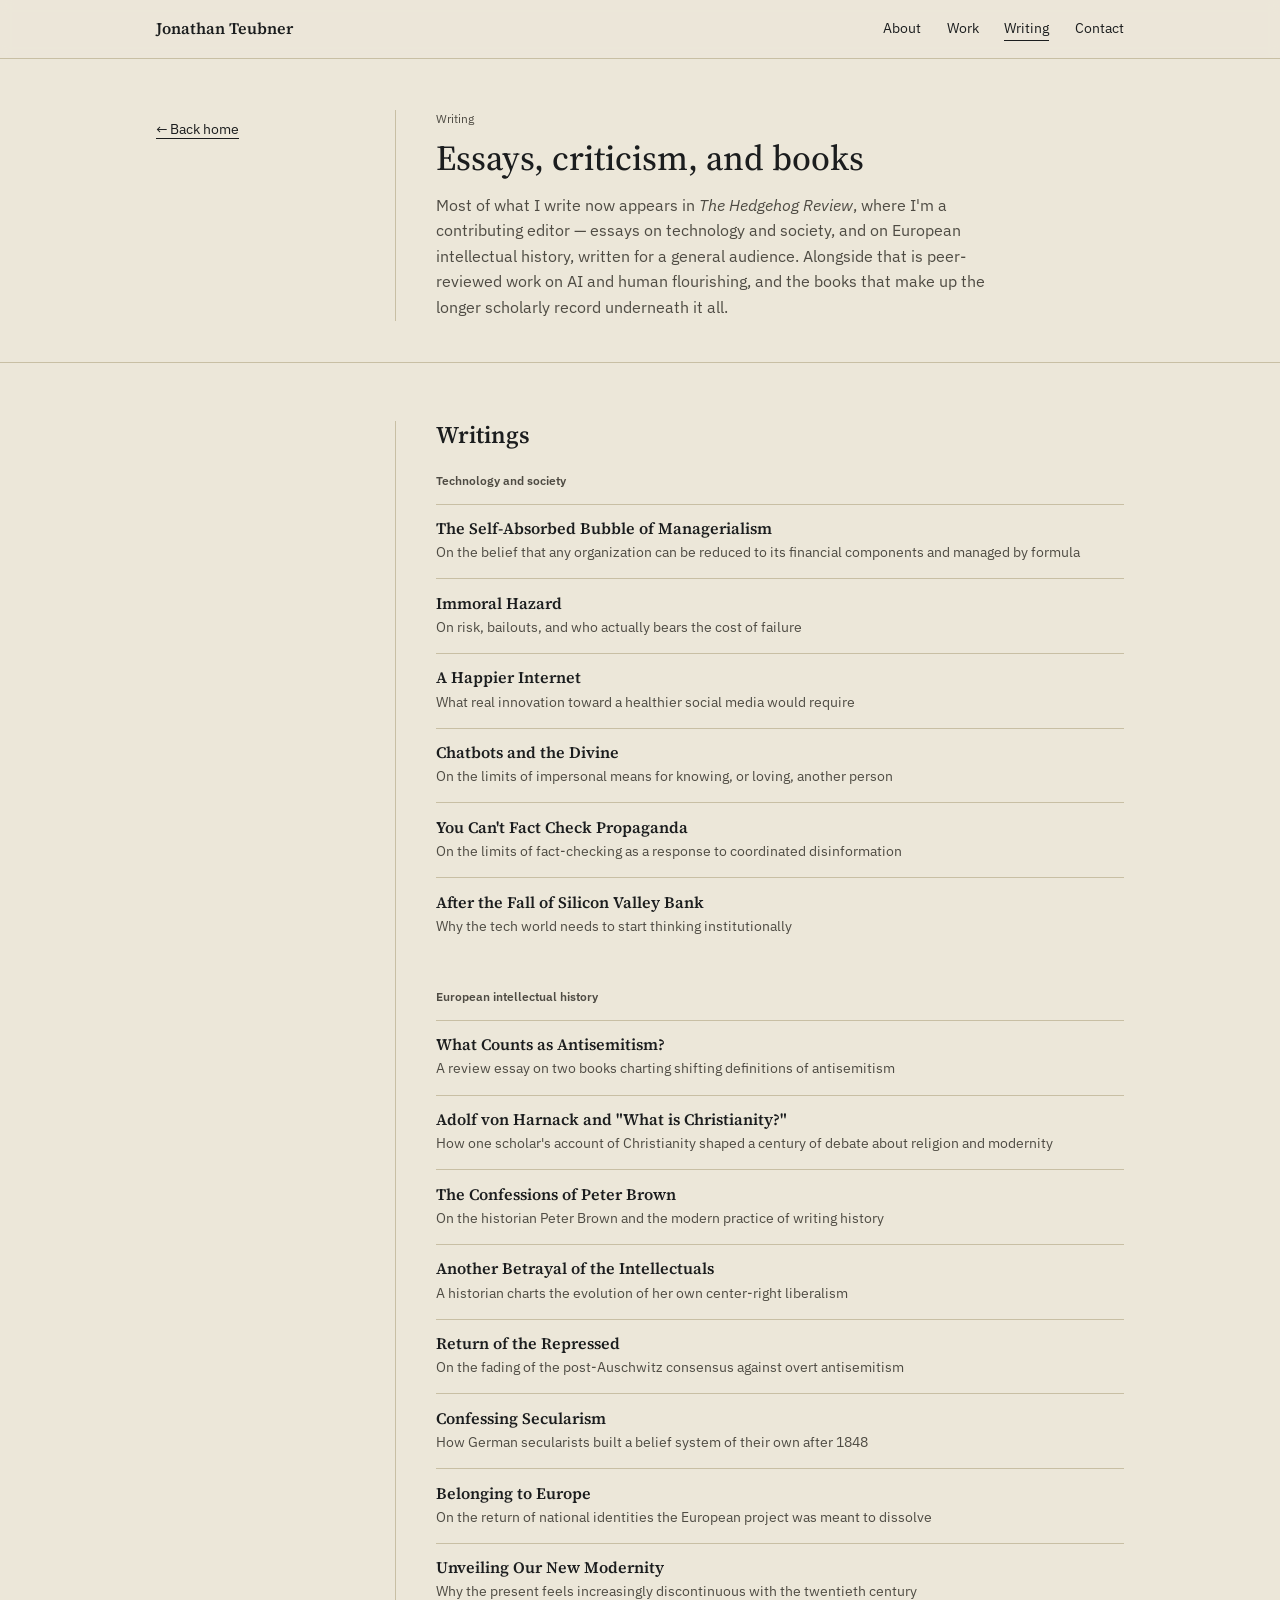
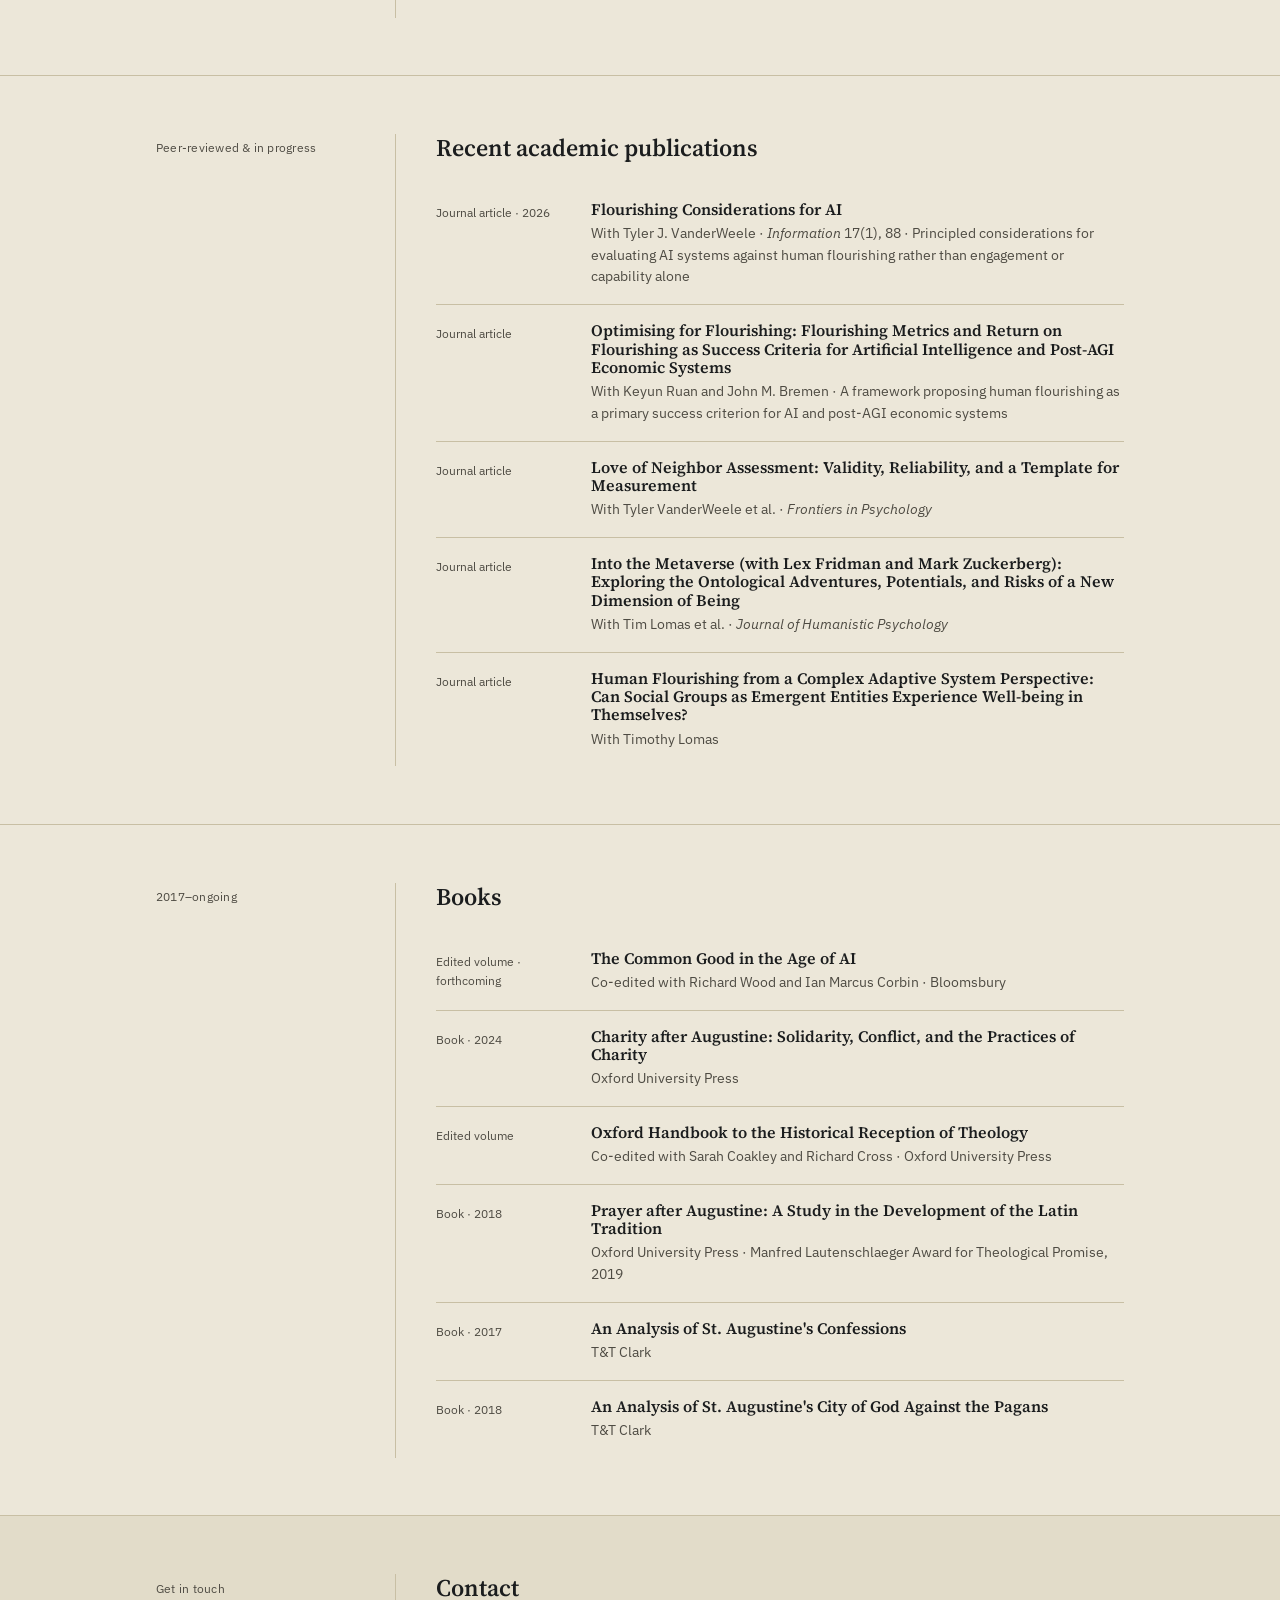
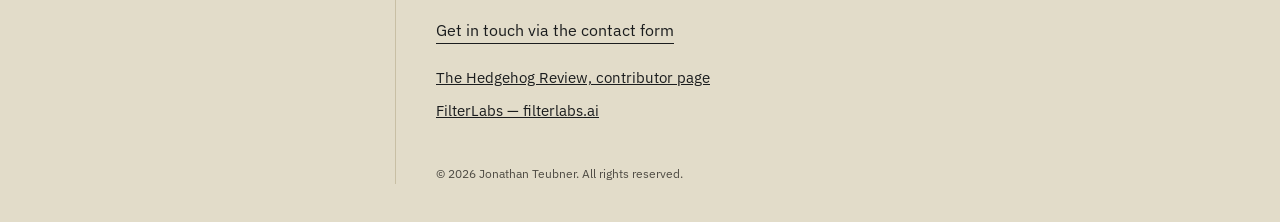
==== writing.html @ a28cb8c0 "Add files via upload" ====
<!DOCTYPE html>
<html lang="en">
<head>
<meta charset="UTF-8">
<meta name="viewport" content="width=device-width, initial-scale=1.0">
<title>Writing — Jonathan Teubner</title>
<meta name="description" content="Essays, criticism, academic publications, and books by Jonathan Teubner.">
<link rel="preconnect" href="https://fonts.googleapis.com">
<link rel="preconnect" href="https://fonts.gstatic.com" crossorigin>
<link href="https://fonts.googleapis.com/css2?family=Source+Serif+4:ital,opsz,wght@0,8..60,400;0,8..60,500;0,8..60,600;0,8..60,700;1,8..60,400;1,8..60,500&family=IBM+Plex+Sans:wght@400;500;600&display=swap" rel="stylesheet">
<link rel="stylesheet" href="assets/style.css">
</head>
<body>

<header class="site-header">
  <div class="nav-row">
    <a class="nav-name" href="index.html">Jonathan Teubner</a>
    <nav class="links">
      <a href="index.html#about">About</a>
      <a href="index.html#work">Work</a>
      <a href="writing.html" class="current">Writing</a>
      <a href="index.html#contact">Contact</a>
    </nav>
  </div>
</header>

<div class="page-header">
  <div class="row">
    <div class="rail"><a class="back-link" href="index.html">&larr; Back home</a></div>
    <div class="content" style="max-width:none;">
      <div class="eyebrow">Writing</div>
      <h1>Essays, criticism, and books</h1>
      <p class="sub">Most of what I write now appears in <em>The Hedgehog Review</em>, where I'm a contributing editor — essays on technology and society, and on European intellectual history, written for a general audience. Alongside that is peer-reviewed work on AI and human flourishing, and the books that make up the longer scholarly record underneath it all.</p>
    </div>
  </div>
</div>

<section id="writings">
  <div class="row">
    <div class="rail"></div>
    <div class="content" style="max-width:none;">
      <h2 class="section-title">Writings</h2>

      <div class="pub-group">
        <div class="pub-group-title">Technology and society</div>

        <div class="pub-simple">
          <h3><a href="https://hedgehogreview.com/issues/lessons-of-babel/articles/the-self-absorbed-bubble-of-managerialism" target="_blank" rel="noopener">The Self-Absorbed Bubble of Managerialism</a></h3>
          <div class="meta">On the belief that any organization can be reduced to its financial components and managed by formula</div>
        </div>
        <div class="pub-simple">
          <h3><a href="https://hedgehogreview.com/issues/theological-variations/articles/immoral-hazard" target="_blank" rel="noopener">Immoral Hazard</a></h3>
          <div class="meta">On risk, bailouts, and who actually bears the cost of failure</div>
        </div>
        <div class="pub-simple">
          <h3><a href="https://hedgehogreview.com/issues/hope-itself/articles/a-happier-internet" target="_blank" rel="noopener">A Happier Internet</a></h3>
          <div class="meta">What real innovation toward a healthier social media would require</div>
        </div>
        <div class="pub-simple">
          <h3><a href="https://hedgehogreview.com/web-features/thr/posts/chatbots-and-the-divine" target="_blank" rel="noopener">Chatbots and the Divine</a></h3>
          <div class="meta">On the limits of impersonal means for knowing, or loving, another person</div>
        </div>
        <div class="pub-simple">
          <h3><a href="https://hedgehogreview.com/web-features/thr/posts/you-cant-fact-check-propaganda" target="_blank" rel="noopener">You Can't Fact Check Propaganda</a></h3>
          <div class="meta">On the limits of fact-checking as a response to coordinated disinformation</div>
        </div>
        <div class="pub-simple">
          <h3><a href="https://hedgehogreview.com/web-features/thr/posts/after-the-fall-of-silicon-valley-bank" target="_blank" rel="noopener">After the Fall of Silicon Valley Bank</a></h3>
          <div class="meta">Why the tech world needs to start thinking institutionally</div>
        </div>
      </div>

      <div class="pub-group">
        <div class="pub-group-title">European intellectual history</div>

        <div class="pub-simple">
          <h3><a href="https://hedgehogreview.com/issues/the-fading-promise-of-higher-education/articles/what-counts-as-antisemitism" target="_blank" rel="noopener">What Counts as Antisemitism?</a></h3>
          <div class="meta">A review essay on two books charting shifting definitions of antisemitism</div>
        </div>
        <div class="pub-simple">
          <h3><a href="https://hedgehogreview.com/issues/humanism-in-a-posthumanist-age/articles/adolf-von-harnack-and-what-is-christianity" target="_blank" rel="noopener">Adolf von Harnack and "What is Christianity?"</a></h3>
          <div class="meta">How one scholar's account of Christianity shaped a century of debate about religion and modernity</div>
        </div>
        <div class="pub-simple">
          <h3><a href="https://hedgehogreview.com/issues/missing-character/articles/the-confessions-of-peter-brown" target="_blank" rel="noopener">The Confessions of Peter Brown</a></h3>
          <div class="meta">On the historian Peter Brown and the modern practice of writing history</div>
        </div>
        <div class="pub-simple">
          <h3><a href="https://hedgehogreview.com/issues/america-on-the-brink/articles/another-betrayal-of-the-intellectuals" target="_blank" rel="noopener">Another Betrayal of the Intellectuals</a></h3>
          <div class="meta">A historian charts the evolution of her own center-right liberalism</div>
        </div>
        <div class="pub-simple">
          <h3><a href="https://hedgehogreview.com/issues/animals-and-us/articles/return-of-the-repressed" target="_blank" rel="noopener">Return of the Repressed</a></h3>
          <div class="meta">On the fading of the post-Auschwitz consensus against overt antisemitism</div>
        </div>
        <div class="pub-simple">
          <h3><a href="https://hedgehogreview.com/issues/identitieswhat-are-they-good-for/articles/confessing-secularism" target="_blank" rel="noopener">Confessing Secularism</a></h3>
          <div class="meta">How German secularists built a belief system of their own after 1848</div>
        </div>
        <div class="pub-simple">
          <h3><a href="https://hedgehogreview.com/issues/the-human-and-the-digital/articles/belonging-to-europe" target="_blank" rel="noopener">Belonging to Europe</a></h3>
          <div class="meta">On the return of national identities the European project was meant to dissolve</div>
        </div>
        <div class="pub-simple">
          <h3><a href="https://hedgehogreview.com/issues/questioning-the-quantified-life/articles/unveiling-our-new-modernity" target="_blank" rel="noopener">Unveiling Our New Modernity</a></h3>
          <div class="meta">Why the present feels increasingly discontinuous with the twentieth century</div>
        </div>
      </div>
    </div>
  </div>
</section>

<section id="academic">
  <div class="row">
    <div class="rail"><div class="label">Peer-reviewed &amp; in progress</div></div>
    <div class="content" style="max-width:none;">
      <h2 class="section-title">Recent academic publications</h2>

      <div class="pub-group">
        <div class="pub">
          <div class="tag">Journal article &middot; 2026</div>
          <div>
            <h3><a href="https://doi.org/10.3390/info17010088" target="_blank" rel="noopener">Flourishing Considerations for AI</a></h3>
            <div class="meta">With Tyler J. VanderWeele &middot; <em>Information</em> 17(1), 88 &middot; Principled considerations for evaluating AI systems against human flourishing rather than engagement or capability alone</div>
          </div>
        </div>
        <div class="pub">
          <div class="tag">Journal article</div>
          <div>
            <h3><a href="https://arxiv.org/abs/2608.00151" target="_blank" rel="noopener">Optimising for Flourishing: Flourishing Metrics and Return on Flourishing as Success Criteria for Artificial Intelligence and Post-AGI Economic Systems</a></h3>
            <div class="meta">With Keyun Ruan and John M. Bremen &middot; A framework proposing human flourishing as a primary success criterion for AI and post-AGI economic systems</div>
          </div>
        </div>
        <div class="pub">
          <div class="tag">Journal article</div>
          <div>
            <h3>Love of Neighbor Assessment: Validity, Reliability, and a Template for Measurement</h3>
            <div class="meta">With Tyler VanderWeele et al. &middot; <em>Frontiers in Psychology</em></div>
          </div>
        </div>
        <div class="pub">
          <div class="tag">Journal article</div>
          <div>
            <h3>Into the Metaverse (with Lex Fridman and Mark Zuckerberg): Exploring the Ontological Adventures, Potentials, and Risks of a New Dimension of Being</h3>
            <div class="meta">With Tim Lomas et al. &middot; <em>Journal of Humanistic Psychology</em></div>
          </div>
        </div>
        <div class="pub">
          <div class="tag">Journal article</div>
          <div>
            <h3>Human Flourishing from a Complex Adaptive System Perspective: Can Social Groups as Emergent Entities Experience Well-being in Themselves?</h3>
            <div class="meta">With Timothy Lomas</div>
          </div>
        </div>
      </div>
    </div>
  </div>
</section>

<section>
  <div class="row">
    <div class="rail"><div class="label">2017–ongoing</div></div>
    <div class="content" style="max-width:none;">
      <h2 class="section-title">Books</h2>
      <div class="pub-group">
        <div class="pub">
          <div class="tag">Edited volume &middot; forthcoming</div>
          <div>
            <h3><a href="https://www.bloomsbury.com/uk/common-good-in-the-age-of-ai-9798216380931/" target="_blank" rel="noopener">The Common Good in the Age of AI</a></h3>
            <div class="meta">Co-edited with Richard Wood and Ian Marcus Corbin &middot; Bloomsbury</div>
          </div>
        </div>
        <div class="pub">
          <div class="tag">Book &middot; 2024</div>
          <div>
            <h3>Charity after Augustine: Solidarity, Conflict, and the Practices of Charity</h3>
            <div class="meta">Oxford University Press</div>
          </div>
        </div>
        <div class="pub">
          <div class="tag">Edited volume</div>
          <div>
            <h3>Oxford Handbook to the Historical Reception of Theology</h3>
            <div class="meta">Co-edited with Sarah Coakley and Richard Cross &middot; Oxford University Press</div>
          </div>
        </div>
        <div class="pub">
          <div class="tag">Book &middot; 2018</div>
          <div>
            <h3>Prayer after Augustine: A Study in the Development of the Latin Tradition</h3>
            <div class="meta">Oxford University Press &middot; Manfred Lautenschlaeger Award for Theological Promise, 2019</div>
          </div>
        </div>
        <div class="pub">
          <div class="tag">Book &middot; 2017</div>
          <div>
            <h3>An Analysis of St. Augustine's Confessions</h3>
            <div class="meta">T&amp;T Clark</div>
          </div>
        </div>
        <div class="pub">
          <div class="tag">Book &middot; 2018</div>
          <div>
            <h3>An Analysis of St. Augustine's City of God Against the Pagans</h3>
            <div class="meta">T&amp;T Clark</div>
          </div>
        </div>
      </div>
    </div>
  </div>
</section>

<footer id="contact">
  <div class="row">
    <div class="rail"><div class="label">Get in touch</div></div>
    <div class="content" style="max-width:none;">
      <h2 class="section-title" style="margin-bottom:1rem;">Contact</h2>
      <p class="contact-links"><a href="index.html#contact">Get in touch via the contact form</a></p>
      <ul class="contact-list">
        <li><a href="https://hedgehogreview.com/contributors/jonathan-d-teubner" target="_blank" rel="noopener">The Hedgehog Review, contributor page</a></li>
        <li><a href="https://filterlabs.ai" target="_blank" rel="noopener">FilterLabs — filterlabs.ai</a></li>
      </ul>
      <p class="fineprint">© 2026 Jonathan Teubner. All rights reserved.</p>
    </div>
  </div>
</footer>

</body>
</html>
---- assets/style.css ----
:root{
  --ink:#1B1D1E;
  --ink-soft:#4E4B43;
  --paper:#ECE7D9;
  --paper-dim:#E2DCC9;
  --line:#C8BFA4;
  --line-on-ink:#3B3C39;
  --rubric:#9B3423;
  --signal:#1E5C53;
  --serif: 'Source Serif 4', Georgia, serif;
  --sans: 'IBM Plex Sans', -apple-system, BlinkMacSystemFont, sans-serif;
  --rail-w: 15rem;
  --max-w: 46rem;
}

*{box-sizing:border-box;}
html{scroll-behavior:smooth;}
body{
  margin:0;
  background:var(--paper);
  color:var(--ink);
  font-family:var(--serif);
  font-size:17px;
  line-height:1.6;
  -webkit-font-smoothing:antialiased;
}
a{color:inherit;}
::selection{background:var(--rubric); color:var(--paper);}

h1,h2,h3{ font-weight:600; line-height:1.15; margin:0; }

.label{ font-family:var(--sans); font-size:0.72rem; letter-spacing:0.02em; color:var(--ink-soft); }

/* ---------- layout shell ---------- */
.row{
  display:grid;
  grid-template-columns: var(--rail-w) 1fr;
  gap:2.5rem;
  max-width:64rem;
  margin:0 auto;
  padding:0 1.75rem;
}
.rail{ padding-top:0.35rem; border-right:1px solid var(--line); }
.rail-sticky{ position:sticky; top:4.9rem; align-self:start; }
.rail-dark{ border-right:1px solid var(--line-on-ink); }
.content{ max-width:var(--max-w); }

@media (max-width:820px){
  .row{ grid-template-columns:1fr; gap:1rem; }
  .rail{ border-right:none; padding-top:0; }
  .rail-sticky{ position:static; }
}

/* ---------- header ---------- */
header.site-header{
  position:sticky; top:0; z-index:40;
  background:rgba(236,231,217,0.92);
  backdrop-filter:saturate(140%) blur(6px);
  border-bottom:1px solid var(--line);
}
.nav-row{
  max-width:64rem; margin:0 auto; padding:0 1.75rem;
  display:flex; align-items:center; justify-content:space-between;
  height:3.6rem;
}
.nav-name{ font-family:var(--serif); font-weight:600; font-size:1rem; text-decoration:none; }
nav.links{ font-family:var(--sans); font-size:0.88rem; display:flex; gap:1.6rem; }
nav.links a{ text-decoration:none; border-bottom:1px solid transparent; }
nav.links a:hover, nav.links a.current{ border-bottom-color:var(--ink); }

@media (max-width:640px){ nav.links{ display:none; } }

/* ---------- hero ---------- */
.hero{ background:var(--ink); color:var(--paper); padding:4.5rem 0 4rem; }
.hero .rail .label{ color:#B9B4A3; }
.hero-tag{
  display:block; font-family:var(--sans); font-size:0.82rem; color:#D8D2BE;
  padding:0.55rem 0; border-top:1px solid var(--line-on-ink);
}
.hero-tag:first-of-type{ border-top:none; }
.hero-tag b{ color:var(--paper); font-weight:500; display:block; }
.hero h1{ font-size:clamp(1.9rem, 4vw, 2.7rem); font-weight:500; letter-spacing:-0.005em; }
.hero p.sub{ font-family:var(--sans); font-size:1.05rem; color:#D8D2BE; max-width:38rem; margin-top:1.3rem; line-height:1.55; }
.hero .ctas{ margin-top:2.2rem; display:flex; gap:1.8rem; font-family:var(--sans); font-size:0.92rem; }
.hero .ctas a{ text-decoration:none; padding-bottom:3px; border-bottom:1px solid #6E6B60; }
.hero .ctas a.primary{ border-bottom-color:var(--rubric); }
.signal-svg{ margin-top:2.6rem; opacity:0.9; }

/* ---------- photo banner (signature photographic moment) ---------- */
.photo-banner{ position:relative; height:min(58vh, 440px); overflow:hidden; background:var(--ink); }
.photo-banner img{
  width:100%; height:100%; object-fit:cover; object-position:center 22%;
  filter:grayscale(0.88) contrast(1.08) brightness(0.92);
  display:block;
}
.photo-banner::after{
  content:''; position:absolute; inset:0;
  background:linear-gradient(180deg, rgba(27,29,30,0.05) 40%, rgba(27,29,30,0.72) 100%);
}
.photo-caption{
  position:absolute; left:0; right:0; bottom:0;
  max-width:64rem; margin:0 auto; padding:1.1rem 1.75rem 1.3rem;
  font-family:var(--sans); font-size:0.82rem; color:#D8D2BE;
}

/* ---------- about portrait ---------- */
.about-portrait{
  float:right; width:11rem; margin:0 0 1rem 1.75rem;
  border:1px solid var(--line);
}
.about-portrait img{ width:100%; display:block; }
@media (max-width:560px){ .about-portrait{ float:none; width:9rem; margin:0 0 1.2rem; } }

/* ---------- generic section ---------- */
section{ padding:3.6rem 0; }
section + section{ border-top:1px solid var(--line); }
.eyebrow{ font-family:var(--sans); font-size:0.72rem; color:var(--ink-soft); margin-bottom:0.6rem; }
h2.section-title{ font-size:1.5rem; font-weight:600; margin-bottom:1.4rem; }
p{ margin:0 0 1rem; }
p:last-child{ margin-bottom:0; }

/* ---------- about timeline rail ---------- */
.timeline-item{ padding:0.6rem 0; border-top:1px solid var(--line); font-family:var(--sans); font-size:0.82rem; color:var(--ink-soft); }
.timeline-item:first-child{ border-top:none; }
.timeline-item b{ display:block; color:var(--ink); font-weight:500; margin-top:0.15rem; }

/* ---------- work: two tracks ---------- */
.tracks{ display:grid; grid-template-columns:1fr 1fr; gap:2.5rem; }
@media (max-width:820px){ .tracks{ grid-template-columns:1fr; } }
.track-heading{ font-family:var(--sans); font-size:0.78rem; font-weight:600; letter-spacing:0.01em; margin-bottom:1.1rem; padding-bottom:0.6rem; }
.track-academia .track-heading{ border-bottom:2px solid var(--rubric); color:var(--rubric); }
.track-tech .track-heading{ border-bottom:2px solid var(--signal); color:var(--signal); }
.item{ padding:1.1rem 0 1.1rem 0.95rem; border-left:2px solid var(--line); margin-bottom:0.15rem; }
.track-academia .item{ border-left-color:#D8C3BB; }
.track-tech .item{ border-left-color:#C2D2CD; }
.item h3{ font-size:1.02rem; font-weight:600; margin-bottom:0.35rem; }
.item p{ font-size:0.94rem; color:var(--ink-soft); margin:0; }
.item .item-link{ display:inline-block; margin-top:0.5rem; font-family:var(--sans); font-size:0.82rem; text-decoration:none; border-bottom:1px solid currentColor; }
.track-academia .item-link{ color:var(--rubric); }
.track-tech .item-link{ color:var(--signal); }

/* ---------- writing / publication lists ---------- */
.pub-group + .pub-group{ margin-top:2.2rem; }
.pub-group-title{ font-family:var(--sans); font-size:0.78rem; font-weight:600; color:var(--ink-soft); margin-bottom:0.8rem; text-transform:none; }
.pub{
  display:grid; grid-template-columns: 8.5rem 1fr; gap:1.2rem;
  padding:1rem 0; border-top:1px solid var(--line);
}
.pub:first-child{ border-top:none; }
.pub .tag{ font-family:var(--sans); font-size:0.76rem; color:var(--ink-soft); align-self:start; padding-top:0.2rem; }
.pub h3{ font-size:1rem; font-weight:600; }
.pub h3 a{ text-decoration:none; border-bottom:1px solid transparent; }
.pub h3 a:hover{ border-bottom-color:var(--ink); }
.pub .meta{ font-family:var(--sans); font-size:0.85rem; color:var(--ink-soft); margin-top:0.3rem; }
@media (max-width:560px){ .pub{ grid-template-columns:1fr; gap:0.3rem; } }

.pub-simple{ padding:0.9rem 0; border-top:1px solid var(--line); }
.pub-simple:first-child{ border-top:none; }
.pub-simple h3{ font-size:1rem; font-weight:600; }
.pub-simple h3 a{ text-decoration:none; border-bottom:1px solid transparent; }
.pub-simple h3 a:hover{ border-bottom-color:var(--ink); }
.pub-simple .meta{ font-family:var(--sans); font-size:0.85rem; color:var(--ink-soft); margin-top:0.3rem; }

/* ---------- press strip ---------- */
.press-line{ font-family:var(--sans); font-size:0.92rem; color:var(--ink-soft); }
.press-marks{ margin-top:1rem; display:flex; flex-wrap:wrap; gap:0.5rem 1.6rem; font-family:var(--serif); font-weight:600; font-size:0.98rem; color:var(--ink); }

/* ---------- contact / footer ---------- */
footer#contact{ background:var(--paper-dim); border-top:1px solid var(--line); padding:3.6rem 0 2.4rem; }
.contact-links{ font-family:var(--sans); font-size:0.98rem; }
.contact-links a{ display:inline-block; text-decoration:none; border-bottom:1px solid var(--ink); }
.contact-list{ list-style:none; padding:0; margin:1.4rem 0 0; display:flex; flex-direction:column; gap:0.6rem; font-family:var(--sans); font-size:0.92rem; }
.fineprint{ font-family:var(--sans); font-size:0.76rem; color:var(--ink-soft); margin-top:2.6rem; }

.contact-form{ max-width:26rem; margin-top:0.4rem; font-family:var(--sans); }
.form-row{ margin-bottom:1.1rem; display:flex; flex-direction:column; gap:0.4rem; }
.form-row label{ font-size:0.8rem; color:var(--ink-soft); }
.form-row input, .form-row textarea{
  font-family:var(--sans); font-size:0.95rem; color:var(--ink);
  background:var(--paper); border:1px solid var(--line); padding:0.6rem 0.75rem;
  border-radius:0;
}
.form-row textarea{ resize:vertical; min-height:6.5rem; }
.form-submit{
  font-family:var(--sans); font-size:0.88rem; font-weight:500;
  background:var(--ink); color:var(--paper); border:1px solid var(--ink);
  padding:0.65rem 1.4rem; cursor:pointer; border-radius:0;
}
.form-submit:hover{ background:var(--rubric); border-color:var(--rubric); }
.form-status{ font-family:var(--sans); font-size:0.85rem; margin-top:0.9rem; min-height:1.1em; }
.form-status.success{ color:var(--signal); }
.form-status.error{ color:var(--rubric); }

/* ---------- page header (non-hero pages) ---------- */
.page-header{ padding:3.2rem 0 2.6rem; border-bottom:1px solid var(--line); }
.page-header h1{ font-size:clamp(1.7rem, 3.4vw, 2.2rem); font-weight:500; }
.page-header p.sub{ font-family:var(--sans); font-size:1rem; color:var(--ink-soft); max-width:36rem; margin-top:0.9rem; }
.back-link{ font-family:var(--sans); font-size:0.85rem; text-decoration:none; border-bottom:1px solid var(--ink); }

/* ---------- reduced motion / focus ---------- */
@media (prefers-reduced-motion: reduce){ html{ scroll-behavior:auto; } }
a:focus-visible, button:focus-visible{ outline:2px solid var(--rubric); outline-offset:2px; }

.fade-in{ opacity:0; animation:fadeIn 0.9s ease forwards; }
.fade-in.d2{ animation-delay:0.12s; }
.fade-in.d3{ animation-delay:0.24s; }
@keyframes fadeIn{ to{ opacity:1; } }
@media (prefers-reduced-motion: reduce){ .fade-in{ opacity:1; animation:none; } }
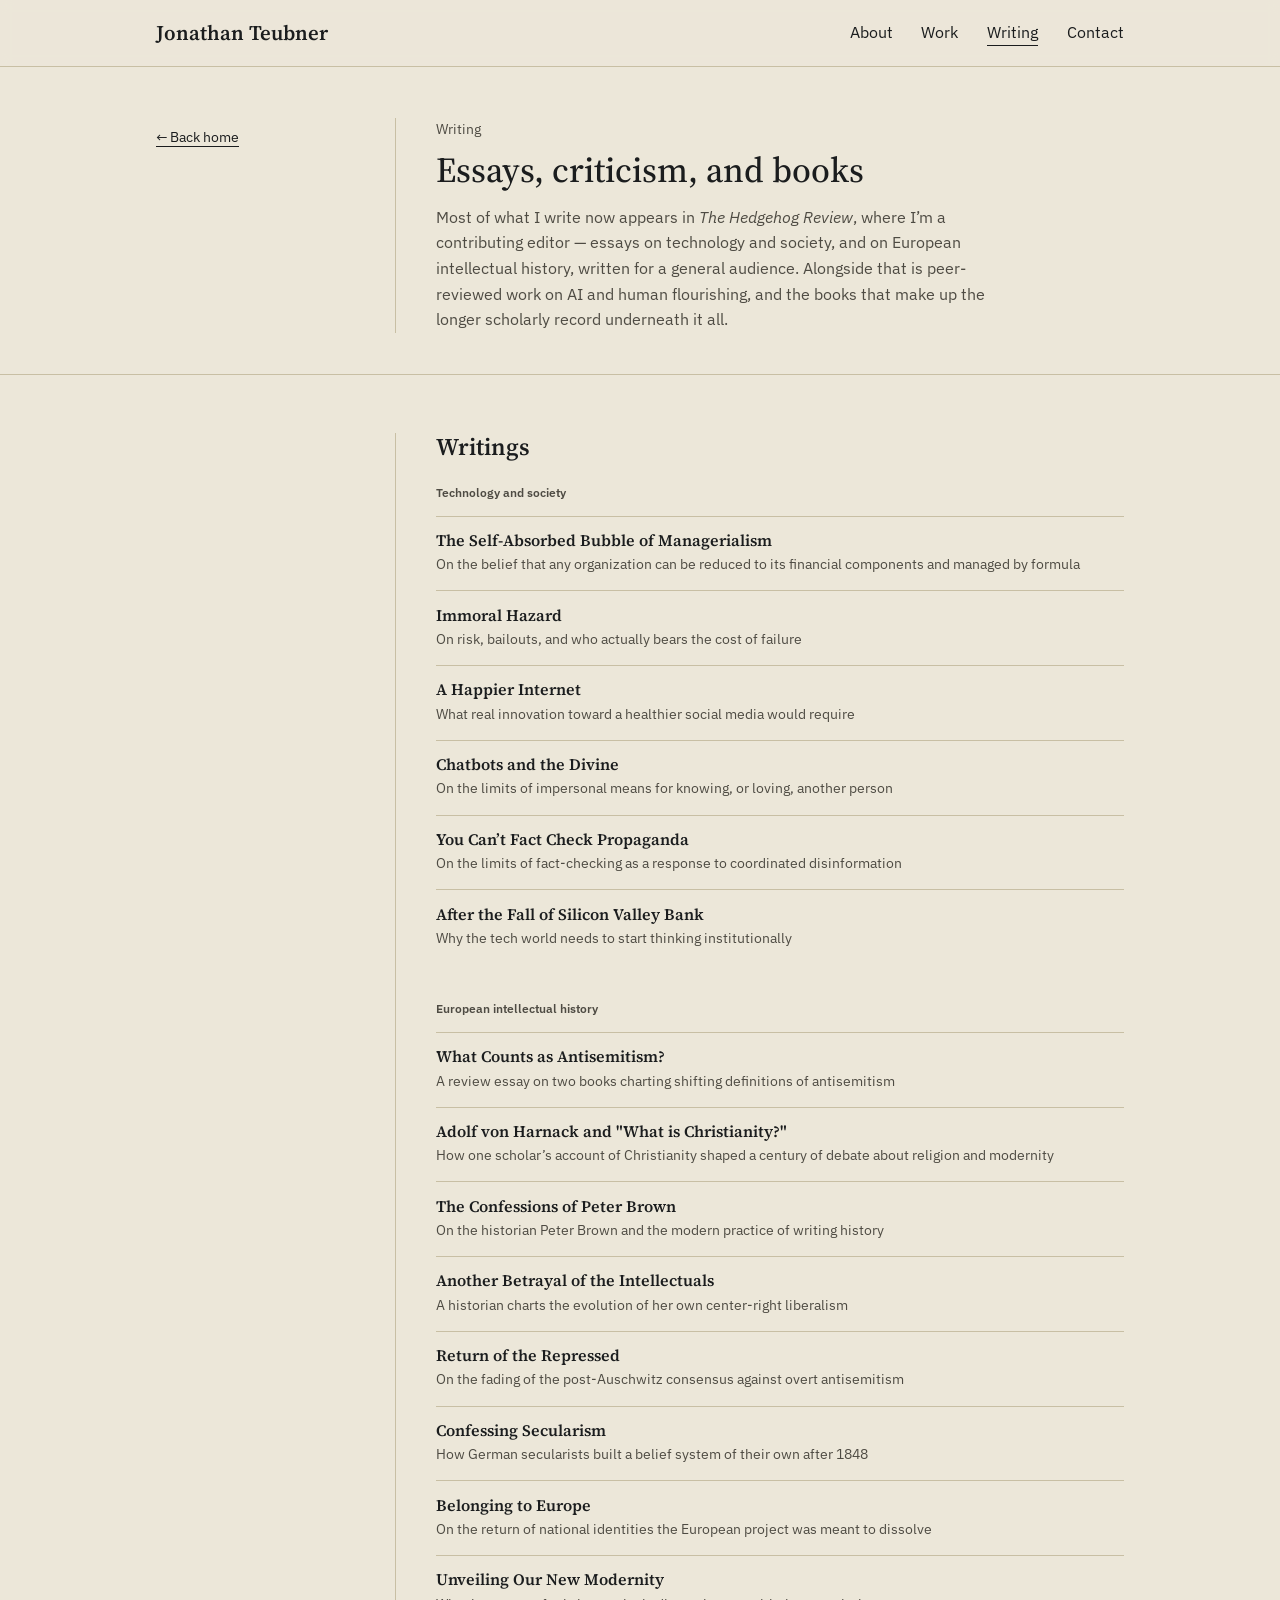
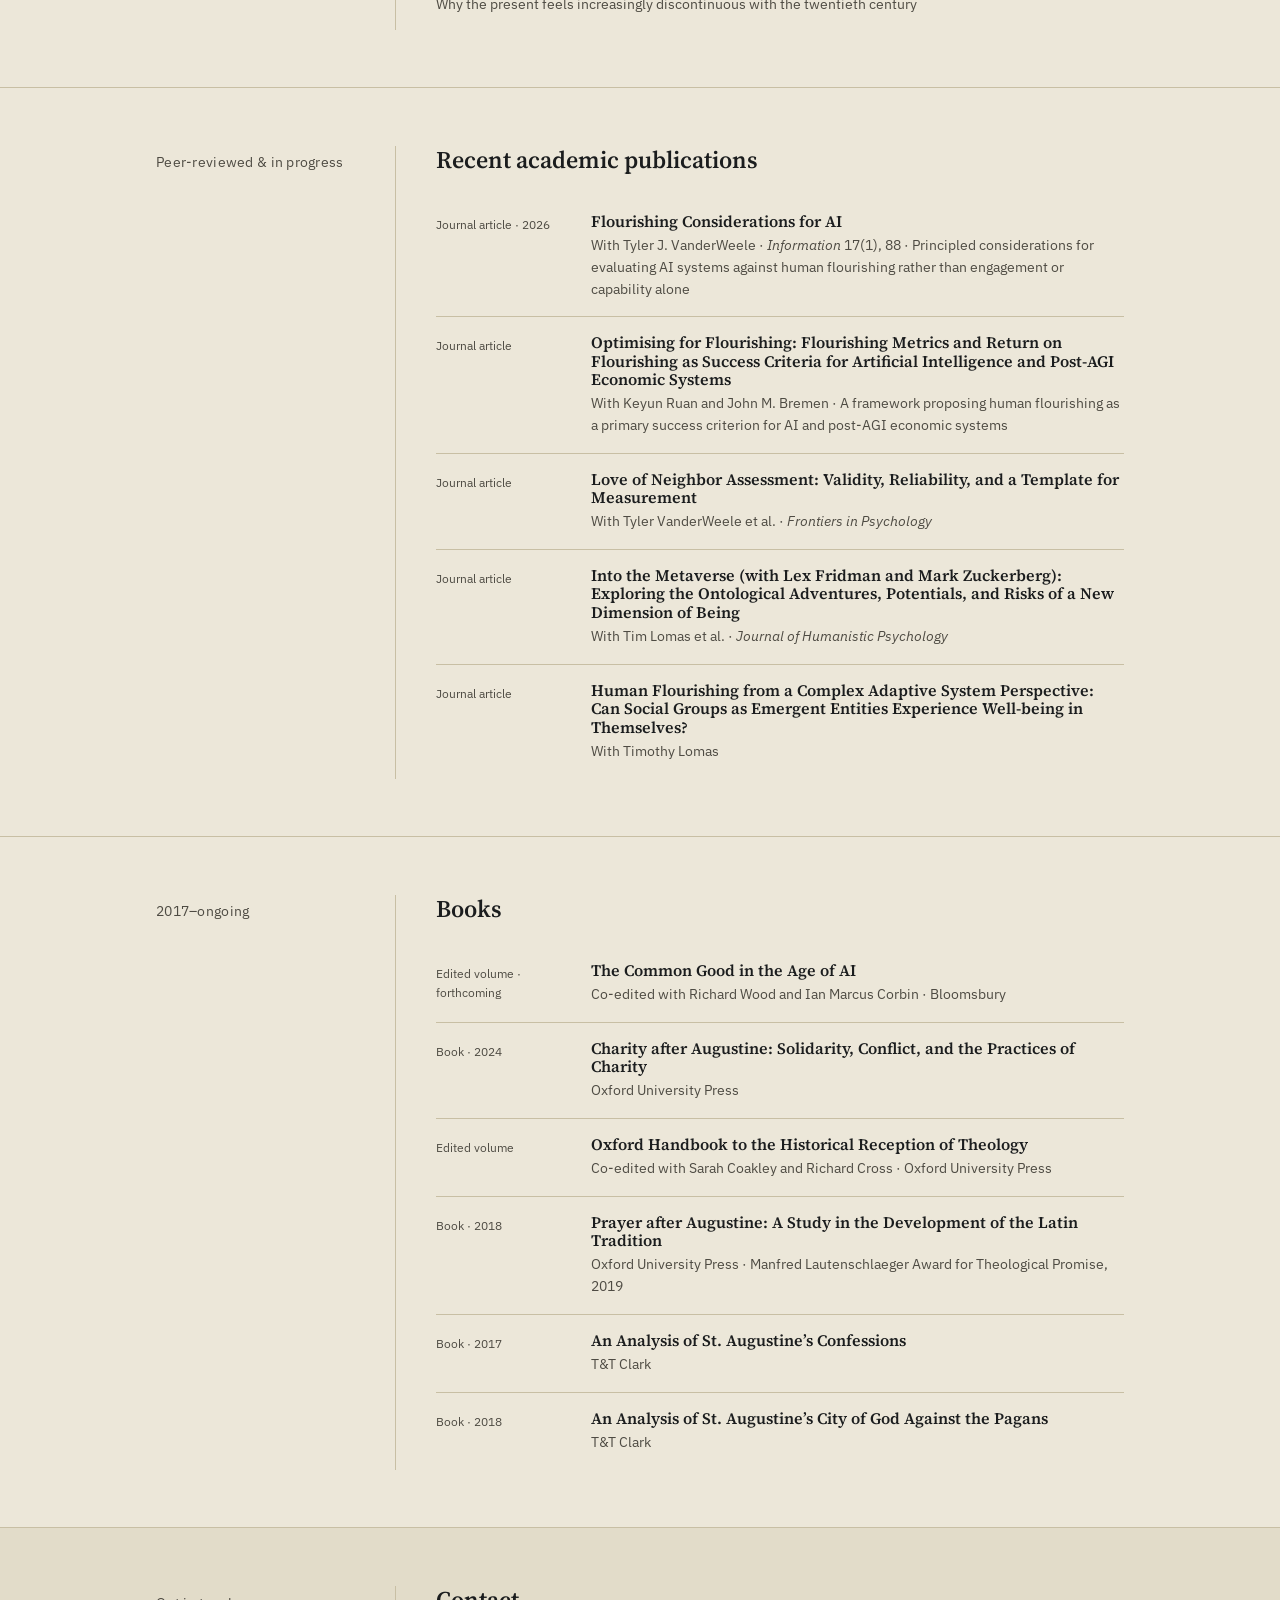
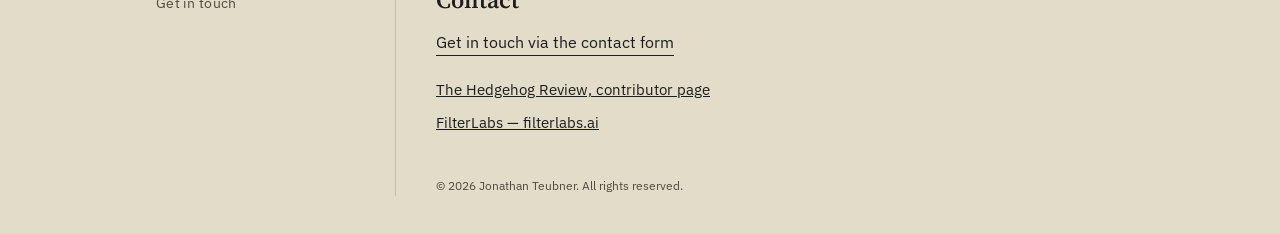
==== commit 74f88d53: "Add files via upload" ====
--- a/writing.html
+++ b/writing.html
@@ -8,7 +8,7 @@
 <link rel="preconnect" href="https://fonts.googleapis.com">
 <link rel="preconnect" href="https://fonts.gstatic.com" crossorigin>
 <link href="https://fonts.googleapis.com/css2?family=Source+Serif+4:ital,opsz,wght@0,8..60,400;0,8..60,500;0,8..60,600;0,8..60,700;1,8..60,400;1,8..60,500&family=IBM+Plex+Sans:wght@400;500;600&display=swap" rel="stylesheet">
-<link rel="stylesheet" href="assets/style.css">
+<link rel="stylesheet" href="assets/site.css">
 </head>
 <body>
 
@@ -30,7 +30,7 @@
     <div class="content" style="max-width:none;">
       <div class="eyebrow">Writing</div>
       <h1>Essays, criticism, and books</h1>
-      <p class="sub">Most of what I write now appears in <em>The Hedgehog Review</em>, where I'm a contributing editor — essays on technology and society, and on European intellectual history, written for a general audience. Alongside that is peer-reviewed work on AI and human flourishing, and the books that make up the longer scholarly record underneath it all.</p>
+      <p class="sub">Most of what I write now appears in <em>The Hedgehog Review</em>, where I’m a contributing editor — essays on technology and society, and on European intellectual history, written for a general audience. Alongside that is peer-reviewed work on AI and human flourishing, and the books that make up the longer scholarly record underneath it all.</p>
     </div>
   </div>
 </div>
@@ -61,7 +61,7 @@
           <div class="meta">On the limits of impersonal means for knowing, or loving, another person</div>
         </div>
         <div class="pub-simple">
-          <h3><a href="https://hedgehogreview.com/web-features/thr/posts/you-cant-fact-check-propaganda" target="_blank" rel="noopener">You Can't Fact Check Propaganda</a></h3>
+          <h3><a href="https://hedgehogreview.com/web-features/thr/posts/you-cant-fact-check-propaganda" target="_blank" rel="noopener">You Can’t Fact Check Propaganda</a></h3>
           <div class="meta">On the limits of fact-checking as a response to coordinated disinformation</div>
         </div>
         <div class="pub-simple">
@@ -79,7 +79,7 @@
         </div>
         <div class="pub-simple">
           <h3><a href="https://hedgehogreview.com/issues/humanism-in-a-posthumanist-age/articles/adolf-von-harnack-and-what-is-christianity" target="_blank" rel="noopener">Adolf von Harnack and "What is Christianity?"</a></h3>
-          <div class="meta">How one scholar's account of Christianity shaped a century of debate about religion and modernity</div>
+          <div class="meta">How one scholar’s account of Christianity shaped a century of debate about religion and modernity</div>
         </div>
         <div class="pub-simple">
           <h3><a href="https://hedgehogreview.com/issues/missing-character/articles/the-confessions-of-peter-brown" target="_blank" rel="noopener">The Confessions of Peter Brown</a></h3>
@@ -194,14 +194,14 @@
         <div class="pub">
           <div class="tag">Book &middot; 2017</div>
           <div>
-            <h3>An Analysis of St. Augustine's Confessions</h3>
+            <h3>An Analysis of St. Augustine’s Confessions</h3>
             <div class="meta">T&amp;T Clark</div>
           </div>
         </div>
         <div class="pub">
           <div class="tag">Book &middot; 2018</div>
           <div>
-            <h3>An Analysis of St. Augustine's City of God Against the Pagans</h3>
+            <h3>An Analysis of St. Augustine’s City of God Against the Pagans</h3>
             <div class="meta">T&amp;T Clark</div>
           </div>
         </div>
--- a/assets/site.css
+++ b/assets/site.css
@@ -0,0 +1,216 @@
+:root{
+  --ink:#1B1D1E;
+  --ink-soft:#4E4B43;
+  --paper:#ECE7D9;
+  --paper-dim:#E2DCC9;
+  --line:#C8BFA4;
+  --line-on-ink:#3B3C39;
+  --rubric:#6B2C41;
+  --signal:#3F5C72;
+  --serif: 'Source Serif 4', Georgia, serif;
+  --sans: 'IBM Plex Sans', -apple-system, BlinkMacSystemFont, sans-serif;
+  --rail-w: 15rem;
+  --max-w: 46rem;
+}
+
+*{box-sizing:border-box;}
+html{scroll-behavior:smooth;}
+body{
+  margin:0;
+  background:var(--paper);
+  color:var(--ink);
+  font-family:var(--serif);
+  font-size:17px;
+  line-height:1.6;
+  -webkit-font-smoothing:antialiased;
+}
+a{color:inherit;}
+::selection{background:var(--rubric); color:var(--paper);}
+
+h1,h2,h3{ font-weight:600; line-height:1.15; margin:0; }
+
+.label{
+  font-family:var(--sans); font-size:0.88rem; letter-spacing:0.02em; color:var(--ink-soft);
+}
+
+/* ---------- layout shell ---------- */
+.row{
+  display:grid;
+  grid-template-columns: var(--rail-w) 1fr;
+  gap:2.5rem;
+  max-width:64rem;
+  margin:0 auto;
+  padding:0 1.75rem;
+}
+.rail{ padding-top:0.35rem; border-right:1px solid var(--line); }
+.rail-sticky{ position:sticky; top:4.9rem; align-self:start; }
+.rail-dark{ border-right:1px solid var(--line-on-ink); }
+.content{ max-width:var(--max-w); }
+
+@media (max-width:820px){
+  .row{ grid-template-columns:1fr; gap:1rem; }
+  .rail{ border-right:none; padding-top:0; }
+  .rail-sticky{ position:static; }
+}
+
+/* ---------- header ---------- */
+header.site-header{
+  position:sticky; top:0; z-index:40;
+  background:rgba(236,231,217,0.92);
+  backdrop-filter:saturate(140%) blur(6px);
+  border-bottom:1px solid var(--line);
+}
+.nav-row{
+  max-width:64rem; margin:0 auto; padding:0 1.75rem;
+  display:flex; align-items:center; justify-content:space-between;
+  height:4.1rem;
+}
+.nav-name{ font-family:var(--serif); font-weight:600; font-size:1.3rem; text-decoration:none; }
+nav.links{ font-family:var(--sans); font-size:1.02rem; display:flex; gap:1.8rem; }
+nav.links a{ text-decoration:none; border-bottom:1px solid transparent; }
+nav.links a:hover, nav.links a.current{ border-bottom-color:var(--ink); }
+
+@media (max-width:640px){ nav.links{ display:none; } }
+
+/* ---------- hero ---------- */
+.hero{ background:var(--ink); color:var(--paper); padding:4.5rem 0 4rem; }
+.hero .row{ grid-template-columns: 19rem 1fr; }
+.hero .rail.rail-dark{ display:flex; align-items:center; justify-content:flex-start; height:100%; }
+.hero-tag{
+  display:block; font-family:var(--sans); font-size:0.82rem; color:#D8D2BE;
+  padding:0.55rem 0; border-top:1px solid var(--line-on-ink);
+}
+.hero-tag:first-of-type{ border-top:none; }
+.hero-tag b{ color:var(--paper); font-weight:500; display:block; }
+.hero h1{ font-size:clamp(1.9rem, 4vw, 2.7rem); font-weight:500; letter-spacing:-0.005em; }
+.hero p.sub{ font-family:var(--sans); font-size:1.05rem; color:#D8D2BE; max-width:38rem; margin-top:1.3rem; line-height:1.55; }
+.hero .ctas{ margin-top:2.2rem; display:flex; gap:1.8rem; font-family:var(--sans); font-size:0.92rem; }
+.hero .ctas a{ text-decoration:none; padding-bottom:3px; border-bottom:1px solid #6E6B60; }
+.hero .ctas a.primary{ border-bottom-color:var(--rubric); }
+.signal-svg{ margin-top:2.6rem; opacity:0.9; }
+.hero-graphic{ width:80%; max-width:none; height:auto; display:block; margin-left:-1.2rem; }
+@media (max-width:820px){
+  .hero .rail.rail-dark{ display:block; height:auto; text-align:center; }
+  .hero-graphic{ width:100%; max-width:15rem; margin:0.5rem auto 1.5rem; }
+}
+
+/* ---------- photo banner (signature photographic moment) ---------- */
+.photo-banner{ position:relative; height:min(58vh, 440px); overflow:hidden; background:var(--ink); }
+.photo-banner img{
+  width:100%; height:100%; object-fit:cover; object-position:center 22%;
+  filter:grayscale(0.88) contrast(1.08) brightness(0.92);
+  display:block;
+}
+.photo-banner::after{
+  content:''; position:absolute; inset:0;
+  background:linear-gradient(180deg, rgba(27,29,30,0.05) 40%, rgba(27,29,30,0.72) 100%);
+}
+.photo-caption{
+  position:absolute; left:0; right:0; bottom:0;
+  max-width:64rem; margin:0 auto; padding:1.1rem 1.75rem 1.3rem;
+  font-family:var(--sans); font-size:0.82rem; color:#D8D2BE;
+}
+
+/* ---------- about portrait ---------- */
+.about-portrait{
+  float:right; width:11rem; margin:0 0 1rem 1.75rem;
+  border:1px solid var(--line);
+}
+.about-portrait img{ width:100%; height:auto; display:block; }
+@media (max-width:560px){ .about-portrait{ float:none; width:9rem; margin:0 0 1.2rem; } }
+
+/* ---------- generic section ---------- */
+section{ padding:3.6rem 0; }
+section + section{ border-top:1px solid var(--line); }
+.eyebrow{ font-family:var(--sans); font-size:0.88rem; color:var(--ink-soft); margin-bottom:0.6rem; }
+h2.section-title{ font-size:1.5rem; font-weight:600; margin-bottom:1.4rem; }
+p{ margin:0 0 1rem; }
+p:last-child{ margin-bottom:0; }
+
+/* ---------- about timeline rail ---------- */
+.timeline-item{ padding:0.6rem 0; border-top:1px solid var(--line); font-family:var(--sans); font-size:0.82rem; color:var(--ink-soft); }
+.timeline-item:first-child{ border-top:none; }
+.timeline-item b{ display:block; color:var(--ink); font-weight:500; margin-top:0.15rem; }
+
+/* ---------- work: two tracks ---------- */
+.tracks{ display:grid; grid-template-columns:1fr 1fr; gap:2.5rem; }
+@media (max-width:820px){ .tracks{ grid-template-columns:1fr; } }
+.track-heading{ font-family:var(--sans); font-size:0.78rem; font-weight:600; letter-spacing:0.01em; margin-bottom:1.1rem; padding-bottom:0.6rem; }
+.track-academia .track-heading{ border-bottom:2px solid var(--rubric); color:var(--rubric); }
+.track-tech .track-heading{ border-bottom:2px solid var(--signal); color:var(--signal); }
+.item{ padding:1.1rem 0 1.1rem 0.95rem; border-left:2px solid var(--line); margin-bottom:0.15rem; }
+.track-academia .item{ border-left-color:#D8C3BB; }
+.track-tech .item{ border-left-color:#C2D2CD; }
+.item h3{ font-size:1.02rem; font-weight:600; margin-bottom:0.35rem; }
+.item p{ font-size:0.94rem; color:var(--ink-soft); margin:0; }
+.item .item-link{ display:inline-block; margin-top:0.5rem; font-family:var(--sans); font-size:0.82rem; text-decoration:none; border-bottom:1px solid currentColor; }
+.track-academia .item-link{ color:var(--rubric); }
+.track-tech .item-link{ color:var(--signal); }
+
+/* ---------- writing / publication lists ---------- */
+.pub-group + .pub-group{ margin-top:2.2rem; }
+.pub-group-title{ font-family:var(--sans); font-size:0.78rem; font-weight:600; color:var(--ink-soft); margin-bottom:0.8rem; text-transform:none; }
+.pub{
+  display:grid; grid-template-columns: 8.5rem 1fr; gap:1.2rem;
+  padding:1rem 0; border-top:1px solid var(--line);
+}
+.pub:first-child{ border-top:none; }
+.pub .tag{ font-family:var(--sans); font-size:0.76rem; color:var(--ink-soft); align-self:start; padding-top:0.2rem; }
+.pub h3{ font-size:1rem; font-weight:600; }
+.pub h3 a{ text-decoration:none; border-bottom:1px solid transparent; }
+.pub h3 a:hover{ border-bottom-color:var(--ink); }
+.pub .meta{ font-family:var(--sans); font-size:0.85rem; color:var(--ink-soft); margin-top:0.3rem; }
+@media (max-width:560px){ .pub{ grid-template-columns:1fr; gap:0.3rem; } }
+
+.pub-simple{ padding:0.9rem 0; border-top:1px solid var(--line); }
+.pub-simple:first-child{ border-top:none; }
+.pub-simple h3{ font-size:1rem; font-weight:600; }
+.pub-simple h3 a{ text-decoration:none; border-bottom:1px solid transparent; }
+.pub-simple h3 a:hover{ border-bottom-color:var(--ink); }
+.pub-simple .meta{ font-family:var(--sans); font-size:0.85rem; color:var(--ink-soft); margin-top:0.3rem; }
+
+/* ---------- press strip ---------- */
+.press-line{ font-family:var(--sans); font-size:0.92rem; color:var(--ink-soft); }
+.press-marks{ margin-top:1rem; display:flex; flex-wrap:wrap; gap:0.5rem 1.6rem; font-family:var(--serif); font-weight:600; font-size:0.98rem; color:var(--ink); }
+
+/* ---------- contact / footer ---------- */
+footer#contact{ background:var(--paper-dim); border-top:1px solid var(--line); padding:3.6rem 0 2.4rem; }
+.contact-links{ font-family:var(--sans); font-size:0.98rem; }
+.contact-links a{ display:inline-block; text-decoration:none; border-bottom:1px solid var(--ink); }
+.contact-list{ list-style:none; padding:0; margin:1.4rem 0 0; display:flex; flex-direction:column; gap:0.6rem; font-family:var(--sans); font-size:0.92rem; }
+.fineprint{ font-family:var(--sans); font-size:0.76rem; color:var(--ink-soft); margin-top:2.6rem; }
+
+.contact-form{ max-width:26rem; margin-top:0.4rem; font-family:var(--sans); }
+.form-row{ margin-bottom:1.1rem; display:flex; flex-direction:column; gap:0.4rem; }
+.form-row label{ font-size:0.8rem; color:var(--ink-soft); }
+.form-row input, .form-row textarea{
+  font-family:var(--sans); font-size:0.95rem; color:var(--ink);
+  background:var(--paper); border:1px solid var(--line); padding:0.6rem 0.75rem;
+  border-radius:0;
+}
+.form-row textarea{ resize:vertical; min-height:6.5rem; }
+.form-submit{
+  font-family:var(--sans); font-size:0.88rem; font-weight:500;
+  background:var(--ink); color:var(--paper); border:1px solid var(--ink);
+  padding:0.65rem 1.4rem; cursor:pointer; border-radius:0;
+}
+.form-submit:hover{ background:var(--rubric); border-color:var(--rubric); }
+.form-status{ font-family:var(--sans); font-size:0.85rem; margin-top:0.9rem; min-height:1.1em; }
+.form-status.success{ color:var(--signal); }
+.form-status.error{ color:var(--rubric); }
+
+/* ---------- page header (non-hero pages) ---------- */
+.page-header{ padding:3.2rem 0 2.6rem; border-bottom:1px solid var(--line); }
+.page-header h1{ font-size:clamp(1.7rem, 3.4vw, 2.2rem); font-weight:500; }
+.page-header p.sub{ font-family:var(--sans); font-size:1rem; color:var(--ink-soft); max-width:36rem; margin-top:0.9rem; }
+.back-link{ font-family:var(--sans); font-size:0.85rem; text-decoration:none; border-bottom:1px solid var(--ink); }
+
+/* ---------- reduced motion / focus ---------- */
+@media (prefers-reduced-motion: reduce){ html{ scroll-behavior:auto; } }
+a:focus-visible, button:focus-visible{ outline:2px solid var(--rubric); outline-offset:2px; }
+
+.fade-in{ opacity:0; animation:fadeIn 0.9s ease forwards; }
+.fade-in.d2{ animation-delay:0.12s; }
+.fade-in.d3{ animation-delay:0.24s; }
+@keyframes fadeIn{ to{ opacity:1; } }
+@media (prefers-reduced-motion: reduce){ .fade-in{ opacity:1; animation:none; } }
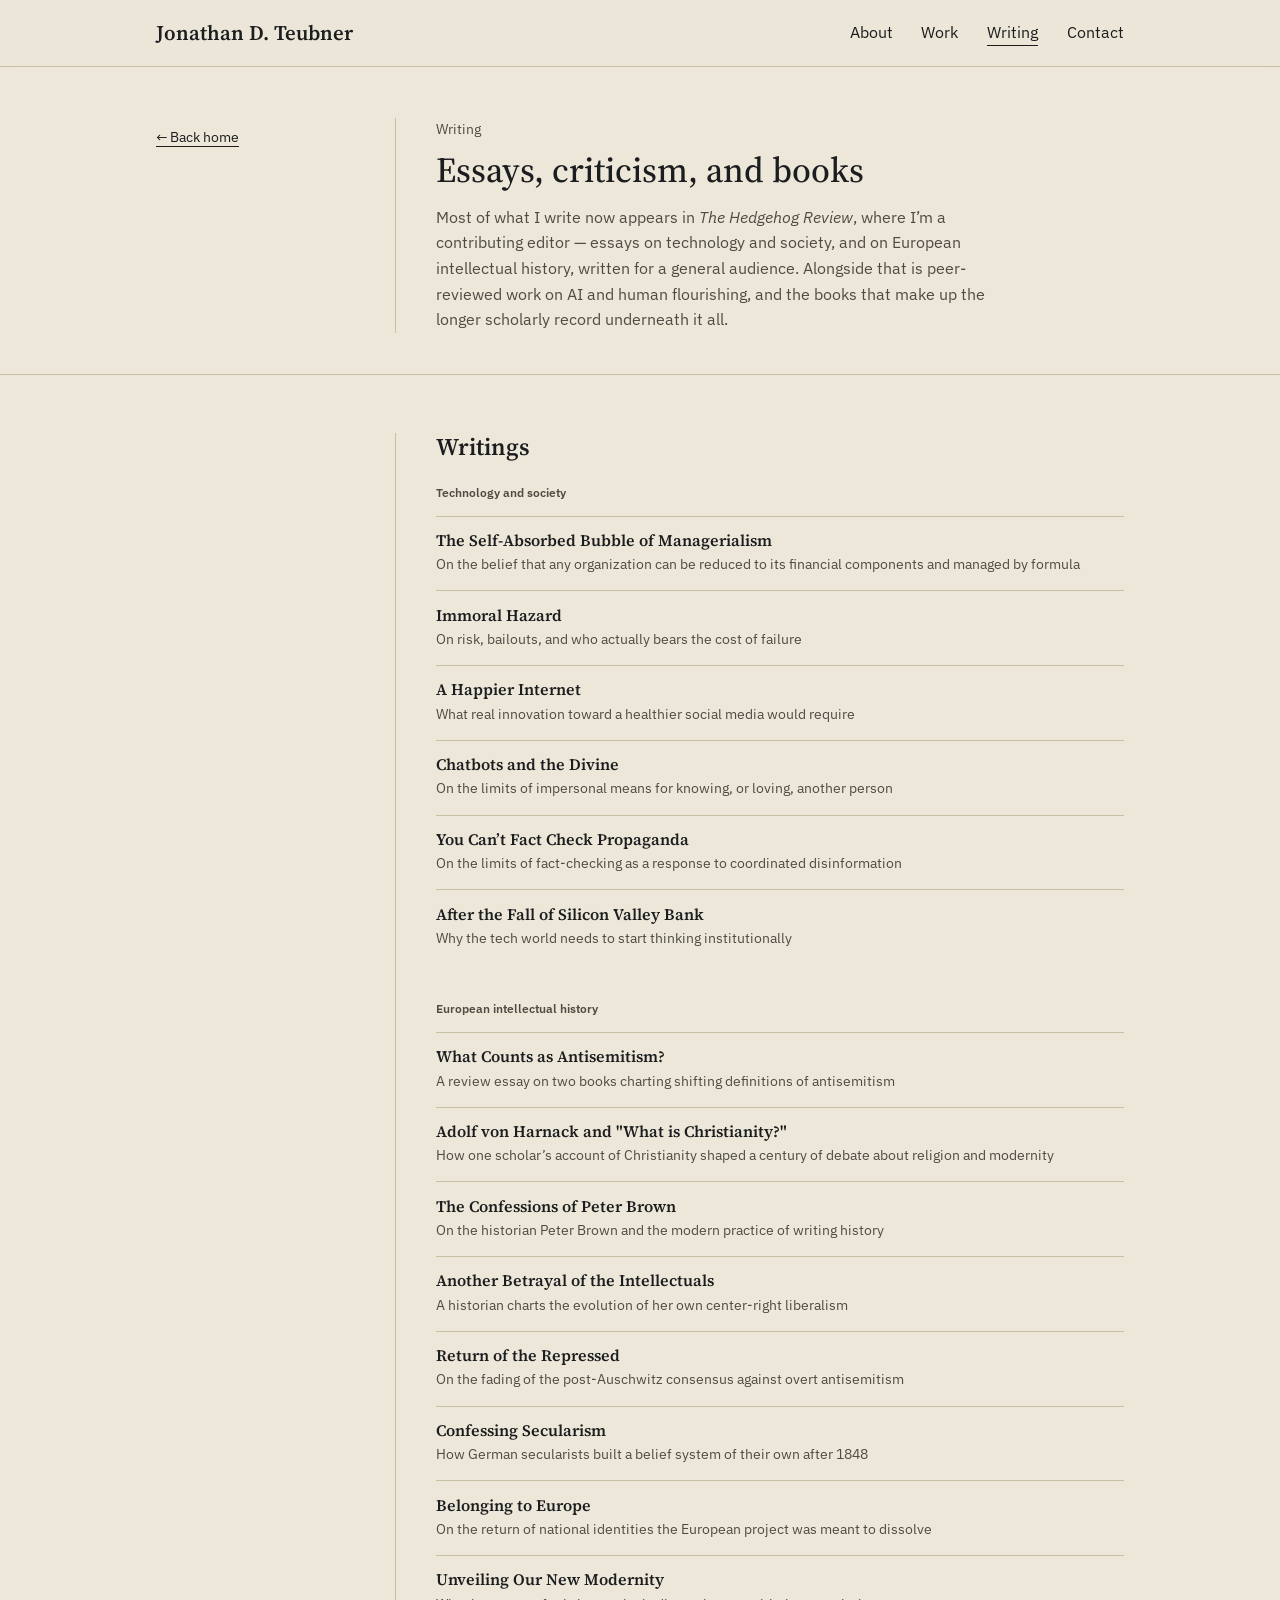
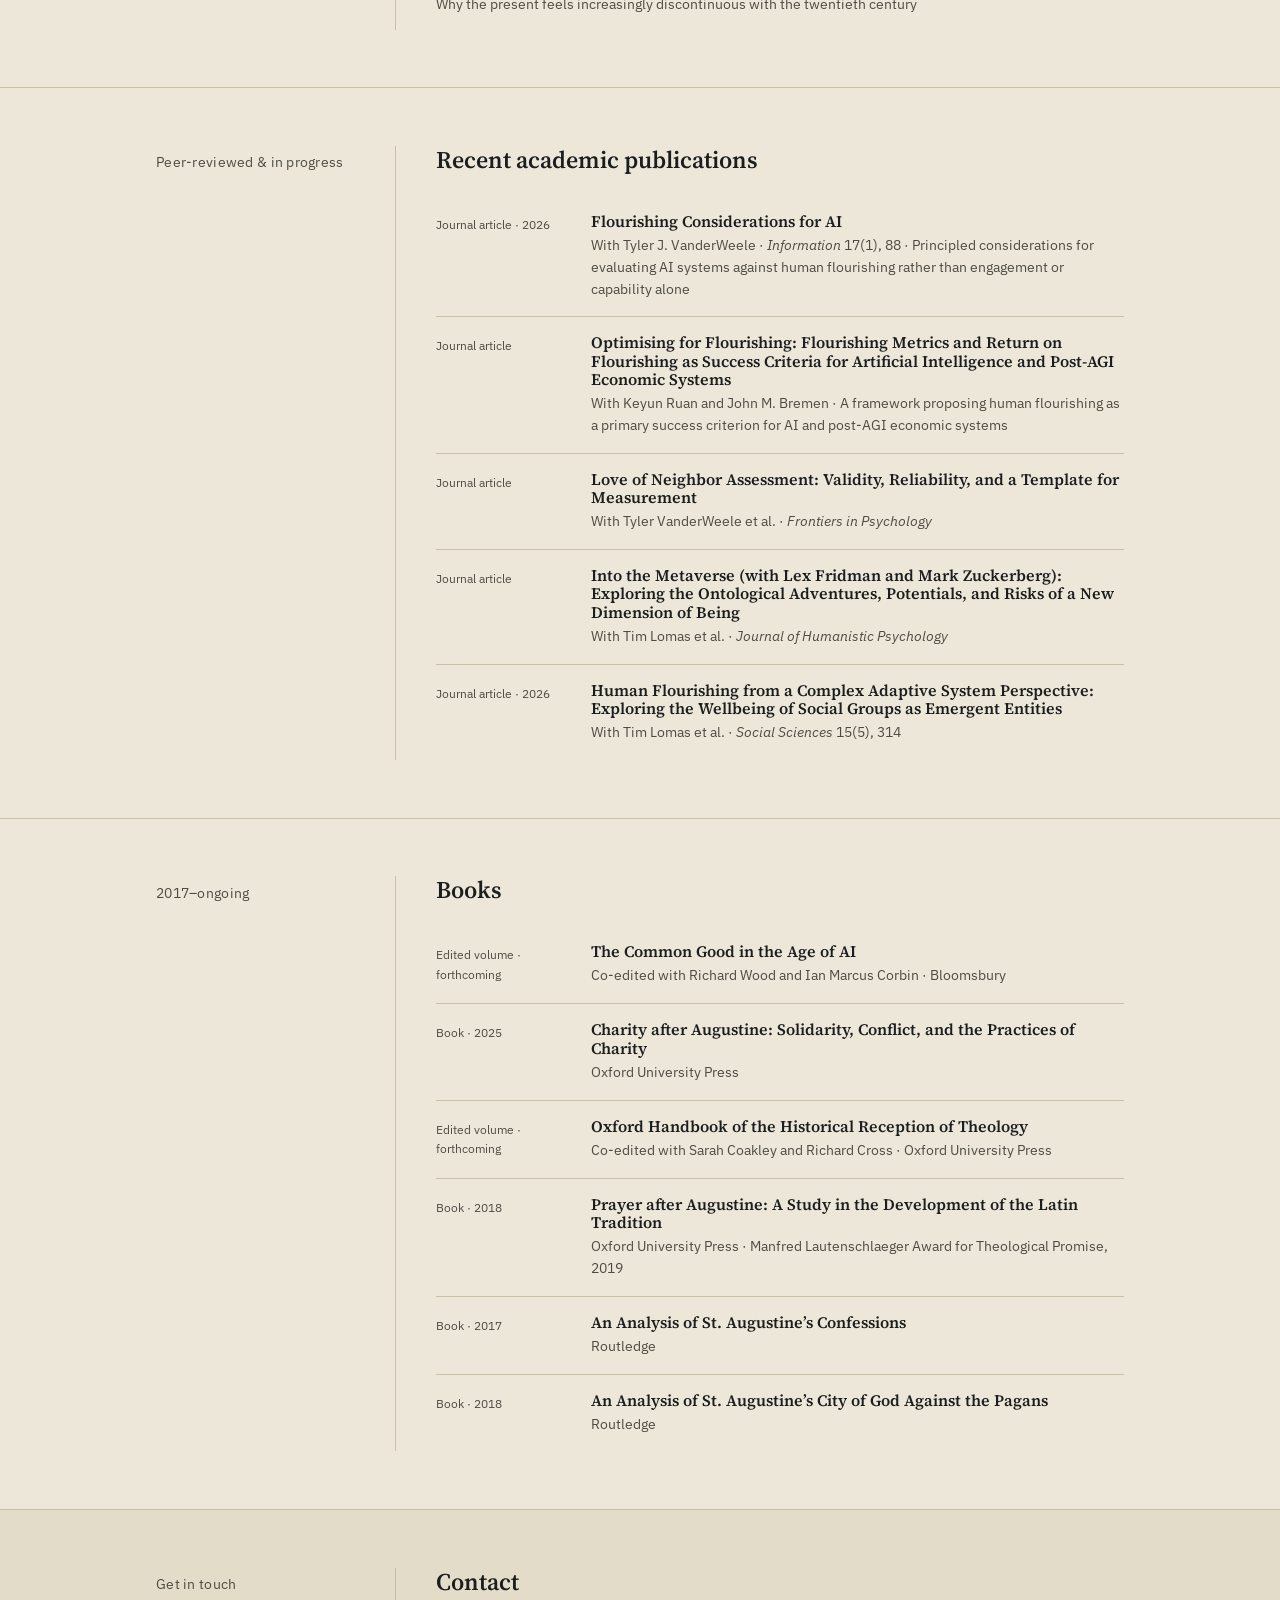
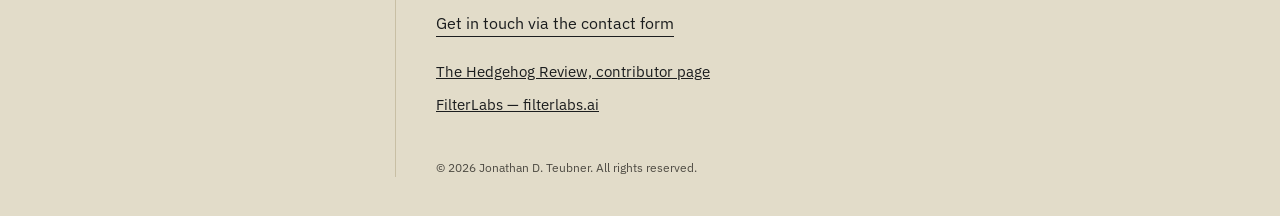
==== commit 1eb03b94: "Add files via upload" ====
--- a/writing.html
+++ b/writing.html
@@ -3,8 +3,8 @@
 <head>
 <meta charset="UTF-8">
 <meta name="viewport" content="width=device-width, initial-scale=1.0">
-<title>Writing — Jonathan Teubner</title>
-<meta name="description" content="Essays, criticism, academic publications, and books by Jonathan Teubner.">
+<title>Writing — Jonathan D. Teubner</title>
+<meta name="description" content="Essays, criticism, academic publications, and books by Jonathan D. Teubner.">
 <link rel="preconnect" href="https://fonts.googleapis.com">
 <link rel="preconnect" href="https://fonts.gstatic.com" crossorigin>
 <link href="https://fonts.googleapis.com/css2?family=Source+Serif+4:ital,opsz,wght@0,8..60,400;0,8..60,500;0,8..60,600;0,8..60,700;1,8..60,400;1,8..60,500&family=IBM+Plex+Sans:wght@400;500;600&display=swap" rel="stylesheet">
@@ -14,7 +14,7 @@
 
 <header class="site-header">
   <div class="nav-row">
-    <a class="nav-name" href="index.html">Jonathan Teubner</a>
+    <a class="nav-name" href="index.html">Jonathan D. Teubner</a>
     <nav class="links">
       <a href="index.html#about">About</a>
       <a href="index.html#work">Work</a>
@@ -146,10 +146,10 @@
           </div>
         </div>
         <div class="pub">
-          <div class="tag">Journal article</div>
-          <div>
-            <h3>Human Flourishing from a Complex Adaptive System Perspective: Can Social Groups as Emergent Entities Experience Well-being in Themselves?</h3>
-            <div class="meta">With Timothy Lomas</div>
+          <div class="tag">Journal article &middot; 2026</div>
+          <div>
+            <h3><a href="https://www.mdpi.com/2076-0760/15/5/314" target="_blank" rel="noopener">Human Flourishing from a Complex Adaptive System Perspective: Exploring the Wellbeing of Social Groups as Emergent Entities</a></h3>
+            <div class="meta">With Tim Lomas et al. &middot; <em>Social Sciences</em> 15(5), 314</div>
           </div>
         </div>
       </div>
@@ -171,38 +171,38 @@
           </div>
         </div>
         <div class="pub">
-          <div class="tag">Book &middot; 2024</div>
-          <div>
-            <h3>Charity after Augustine: Solidarity, Conflict, and the Practices of Charity</h3>
+          <div class="tag">Book &middot; 2025</div>
+          <div>
+            <h3><a href="https://global.oup.com/academic/product/charity-after-augustine-9780198868620?cc=de&lang=en&" target="_blank" rel="noopener">Charity after Augustine: Solidarity, Conflict, and the Practices of Charity</a></h3>
             <div class="meta">Oxford University Press</div>
           </div>
         </div>
         <div class="pub">
-          <div class="tag">Edited volume</div>
-          <div>
-            <h3>Oxford Handbook to the Historical Reception of Theology</h3>
+          <div class="tag">Edited volume &middot; forthcoming</div>
+          <div>
+            <h3>Oxford Handbook of the Historical Reception of Theology</h3>
             <div class="meta">Co-edited with Sarah Coakley and Richard Cross &middot; Oxford University Press</div>
           </div>
         </div>
         <div class="pub">
           <div class="tag">Book &middot; 2018</div>
           <div>
-            <h3>Prayer after Augustine: A Study in the Development of the Latin Tradition</h3>
+            <h3><a href="https://global.oup.com/academic/product/prayer-after-augustine-9780198767176?cc=de&lang=en&" target="_blank" rel="noopener">Prayer after Augustine: A Study in the Development of the Latin Tradition</a></h3>
             <div class="meta">Oxford University Press &middot; Manfred Lautenschlaeger Award for Theological Promise, 2019</div>
           </div>
         </div>
         <div class="pub">
           <div class="tag">Book &middot; 2017</div>
           <div>
-            <h3>An Analysis of St. Augustine’s Confessions</h3>
-            <div class="meta">T&amp;T Clark</div>
+            <h3><a href="https://www.routledge.com/An-Analysis-of-St-Augustines-Confessions/Teubner/p/book/9781912127986" target="_blank" rel="noopener">An Analysis of St. Augustine’s Confessions</a></h3>
+            <div class="meta">Routledge</div>
           </div>
         </div>
         <div class="pub">
           <div class="tag">Book &middot; 2018</div>
           <div>
-            <h3>An Analysis of St. Augustine’s City of God Against the Pagans</h3>
-            <div class="meta">T&amp;T Clark</div>
+            <h3><a href="https://www.routledge.com/An-Analysis-of-St-Augustines-The-City-of-God-Against-the-Pagans/Teubner/p/book/9781912453641" target="_blank" rel="noopener">An Analysis of St. Augustine’s City of God Against the Pagans</a></h3>
+            <div class="meta">Routledge</div>
           </div>
         </div>
       </div>
@@ -220,7 +220,7 @@
         <li><a href="https://hedgehogreview.com/contributors/jonathan-d-teubner" target="_blank" rel="noopener">The Hedgehog Review, contributor page</a></li>
         <li><a href="https://filterlabs.ai" target="_blank" rel="noopener">FilterLabs — filterlabs.ai</a></li>
       </ul>
-      <p class="fineprint">© 2026 Jonathan Teubner. All rights reserved.</p>
+      <p class="fineprint">© 2026 Jonathan D. Teubner. All rights reserved.</p>
     </div>
   </div>
 </footer>
